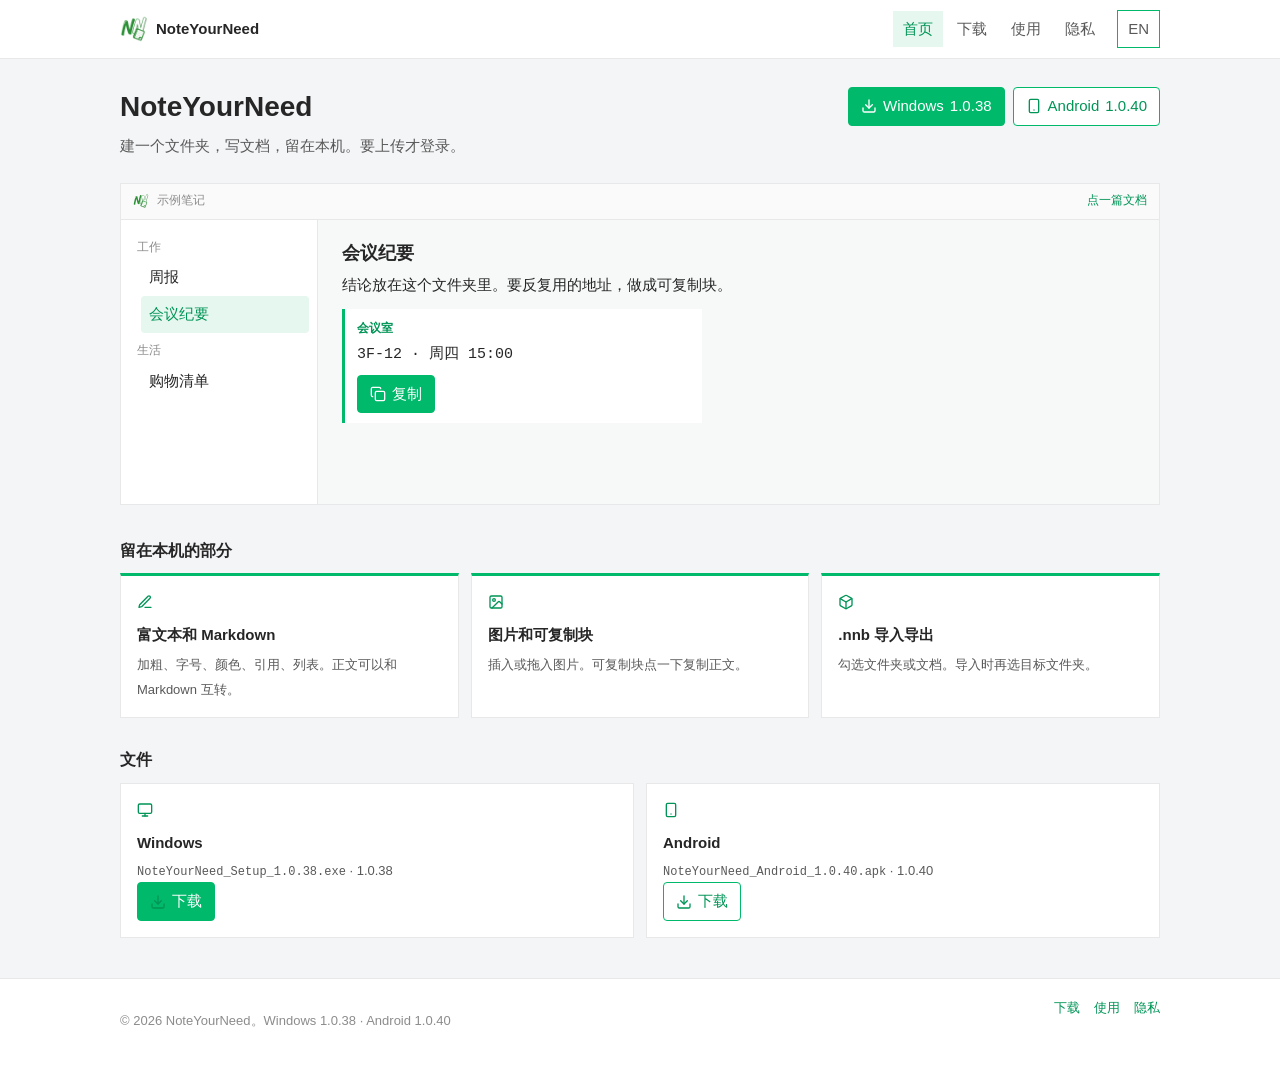
==== index.html @ fddf6310 "Publish the NoteYourNeed site." ====
<!DOCTYPE html>
<html lang="zh-Hans">
<head>
  <meta charset="utf-8">
  <meta name="viewport" content="width=device-width, initial-scale=1">
  <title>NoteYourNeed（记你需）— 嵌套文件夹记事</title>
  <meta name="description" content="NoteYourNeed 用嵌套文件夹收文档。不登录则不联网。可下载 Windows 安装包与 Android APK。">
  <meta name="keywords" content="NoteYourNeed,记你需,NN,笔记,文件夹,Markdown,Windows,Android">
  <meta name="robots" content="index, follow, max-image-preview:large">
  <meta name="author" content="NoteYourNeed">
  <meta name="theme-color" content="#f4f5f7">
  <link rel="canonical" href="./">
  <link rel="alternate" hreflang="zh-Hans" href="./">
  <link rel="alternate" hreflang="en" href="html/en.html">
  <link rel="alternate" hreflang="x-default" href="./">
  <link rel="icon" href="images/icon.png" type="image/png">
  <link rel="apple-touch-icon" href="images/icon.png">
  <link rel="manifest" href="site.webmanifest">
  <link rel="sitemap" type="application/xml" href="sitemap.xml">
  <meta property="og:type" content="website">
  <meta property="og:site_name" content="NoteYourNeed">
  <meta property="og:locale" content="zh_CN">
  <meta property="og:locale:alternate" content="en_US">
  <meta property="og:title" content="NoteYourNeed（记你需）— 嵌套文件夹记事">
  <meta property="og:description" content="建文件夹，写文档，留在本机。要上传才登录。">
  <meta property="og:url" content="./">
  <meta property="og:image" content="images/icon.png">
  <meta property="og:image:alt" content="NoteYourNeed 图标">
  <meta name="twitter:card" content="summary">
  <meta name="twitter:title" content="NoteYourNeed（记你需）">
  <meta name="twitter:description" content="建文件夹，写文档，留在本机。要上传才登录。">
  <meta name="twitter:image" content="images/icon.png">
  <link rel="stylesheet" href="css/style.css">
  <script type="application/ld+json">
  {
    "@context": "https://schema.org",
    "@graph": [
      {
        "@type": "WebSite",
        "name": "NoteYourNeed",
        "alternateName": ["记你需", "NN"],
        "inLanguage": ["zh-Hans", "en"]
      },
      {
        "@type": "SoftwareApplication",
        "name": "NoteYourNeed",
        "operatingSystem": "Windows, Android",
        "applicationCategory": "ProductivityApplication",
        "softwareVersion": "1.0.38",
        "downloadUrl": "https://pub-40a7fb290d21422a914346f0b0ba2afd.r2.dev/NoteYourNeed_Setup_1.0.38.exe",
        "offers": { "@type": "Offer", "price": "0", "priceCurrency": "CNY" },
        "inLanguage": ["zh-Hans", "en"]
      },
      {
        "@type": "SoftwareApplication",
        "name": "NoteYourNeed",
        "alternateName": "NN",
        "operatingSystem": "Android",
        "applicationCategory": "ProductivityApplication",
        "softwareVersion": "1.0.40",
        "downloadUrl": "https://pub-40a7fb290d21422a914346f0b0ba2afd.r2.dev/NoteYourNeed_Android_1.0.40.apk",
        "offers": { "@type": "Offer", "price": "0", "priceCurrency": "CNY" }
      }
    ]
  }
  </script>
</head>
<body>
  <a class="skip" href="#main">跳到正文</a>
  <header class="site-header">
    <div class="wrap bar">
      <a class="brand" href="index.html"><img src="images/icon.png" width="28" height="28" alt="">NoteYourNeed</a>
      <input class="nav-toggle" type="checkbox" id="nav-toggle">
      <label class="nav-toggle-label" for="nav-toggle">菜单</label>
      <nav class="nav" aria-label="主导航">
        <a href="index.html" aria-current="page">首页</a>
        <a href="html/download.html">下载</a>
        <a href="html/guide.html">使用</a>
        <a href="html/privacy.html">隐私</a>
        <a class="lang" href="html/en.html" hreflang="en" lang="en">EN</a>
      </nav>
    </div>
  </header>
  <main id="main">
    <div class="wrap hero">
      <div class="lead">
        <h1>NoteYourNeed</h1>
        <p class="lede">建一个文件夹，写文档，留在本机。要上传才登录。</p>
        <div class="actions">
          <a class="btn" data-download="windows" href="https://pub-40a7fb290d21422a914346f0b0ba2afd.r2.dev/NoteYourNeed_Setup_1.0.38.exe"><span class="ico ico-down" aria-hidden="true"></span>Windows <span data-ver="windows">1.0.38</span></a>
          <a class="btn btn-ghost" data-download="android" href="https://pub-40a7fb290d21422a914346f0b0ba2afd.r2.dev/NoteYourNeed_Android_1.0.40.apk"><span class="ico ico-phone" aria-hidden="true"></span>Android <span data-ver="android">1.0.40</span></a>
        </div>
      </div>
      <div class="desk" data-notes>
        <div class="desk-bar">
          <img src="images/icon.png" width="16" height="16" alt="">
          <span>示例笔记</span>
          <span>点一篇文档</span>
        </div>
        <div class="note-body">
          <ul class="tree">
            <li>
              <div class="tree-label">工作</div>
              <ul>
                <li><button type="button" data-open="week">周报</button></li>
                <li><button type="button" data-open="meet" aria-current="true">会议纪要</button></li>
              </ul>
            </li>
            <li>
              <div class="tree-label">生活</div>
              <ul>
                <li><button type="button" data-open="shop">购物清单</button></li>
              </ul>
            </li>
          </ul>
          <div class="sheet" data-panel="meet">
            <h3>会议纪要</h3>
            <p>结论放在这个文件夹里。要反复用的地址，做成可复制块。</p>
            <div class="snip">
              <b>会议室</b>
              <p id="room">3F-12 · 周四 15:00</p>
              <button class="btn" type="button" data-copy="#room"><span class="ico ico-copy" aria-hidden="true"></span>复制</button>
            </div>
          </div>
          <div class="sheet" data-panel="week" hidden>
            <h3>周报</h3>
            <p>还在本机。没有登录，所以没有上传。</p>
          </div>
          <div class="sheet" data-panel="shop" hidden>
            <h3>购物清单</h3>
            <p>纸、笔，再单独建一个收据文件夹。</p>
          </div>
        </div>
      </div>
    </div>
    <section class="wrap block">
      <h2>留在本机的部分</h2>
      <ul class="facts">
        <li><span class="ico ico-pen" aria-hidden="true"></span><div><b>富文本和 Markdown</b><span>加粗、字号、颜色、引用、列表。正文可以和 Markdown 互转。</span></div></li>
        <li><span class="ico ico-image" aria-hidden="true"></span><div><b>图片和可复制块</b><span>插入或拖入图片。可复制块点一下复制正文。</span></div></li>
        <li><span class="ico ico-box" aria-hidden="true"></span><div><b>.nnb 导入导出</b><span>勾选文件夹或文档。导入时再选目标文件夹。</span></div></li>
      </ul>
    </section>
    <section class="wrap block" id="download">
      <h2>文件</h2>
      <ul class="files">
        <li>
          <span class="ico ico-monitor" aria-hidden="true"></span>
          <div>
            <strong>Windows</strong>
            <p><span class="file" data-file="windows">NoteYourNeed_Setup_1.0.38.exe</span> · <span data-ver="windows">1.0.38</span></p>
          </div>
          <a class="btn" data-download="windows" href="https://pub-40a7fb290d21422a914346f0b0ba2afd.r2.dev/NoteYourNeed_Setup_1.0.38.exe"><span class="ico ico-down" aria-hidden="true"></span>下载</a>
        </li>
        <li>
          <span class="ico ico-phone" aria-hidden="true"></span>
          <div>
            <strong>Android</strong>
            <p><span class="file" data-file="android">NoteYourNeed_Android_1.0.40.apk</span> · <span data-ver="android">1.0.40</span></p>
          </div>
          <a class="btn btn-ghost" data-download="android" href="https://pub-40a7fb290d21422a914346f0b0ba2afd.r2.dev/NoteYourNeed_Android_1.0.40.apk"><span class="ico ico-down" aria-hidden="true"></span>下载</a>
        </li>
      </ul>
    </section>
  </main>
  <footer class="site-footer">
    <div class="wrap foot">
      <p>© <span data-year>2026</span> NoteYourNeed。Windows <span data-ver="windows">1.0.38</span> · Android <span data-ver="android">1.0.40</span></p>
      <nav aria-label="页脚">
        <a href="html/download.html">下载</a>
        <a href="html/guide.html">使用</a>
        <a href="html/privacy.html">隐私</a>
      </nav>
    </div>
  </footer>
  <script src="js/config.js"></script>
  <script src="js/main.js"></script>
</body>
</html>
---- css/style.css ----
:root {
  --bg: #f4f5f7;
  --paper: #ffffff;
  --ink: #262626;
  --muted: #8c8c8c;
  --line: #e8e8e8;
  --green: #00b96b;
  --green-dark: #009456;
  --selected: #e6f7ef;
  color-scheme: light;
}

* { box-sizing: border-box; }

html { scroll-behavior: smooth; }

body {
  margin: 0;
  background: var(--bg);
  color: var(--ink);
  font: 15px/1.65 "Segoe UI", "PingFang SC", "Microsoft YaHei", sans-serif;
}

img { display: block; max-width: 100%; }

a { color: var(--green-dark); text-decoration: none; }

a:hover { color: var(--green); }

button, .btn { font: inherit; }

:focus-visible { outline: 2px solid var(--green); outline-offset: 2px; }

.skip {
  position: absolute;
  left: 12px;
  top: -40px;
  background: var(--green-dark);
  color: #fff;
  padding: 6px 10px;
}

.skip:focus { top: 8px; }

.wrap { width: min(1040px, calc(100% - 36px)); margin: 0 auto; }

.site-header {
  position: relative;
  background: var(--paper);
  border-bottom: 1px solid var(--line);
}

.bar {
  display: flex;
  align-items: center;
  justify-content: space-between;
  min-height: 58px;
  gap: 16px;
}

.brand {
  display: flex;
  align-items: center;
  gap: 8px;
  color: var(--ink);
  font-weight: 600;
}

.brand img { width: 28px; height: 28px; border-radius: 6px; }

.nav-toggle { position: absolute; opacity: 0; pointer-events: none; }

.nav-toggle-label { display: none; }

.nav { display: flex; align-items: center; gap: 4px; }

.nav a {
  color: #595959;
  padding: 6px 10px;
}

.nav a[aria-current="page"] {
  color: var(--green-dark);
  background: var(--selected);
}

.lang {
  margin-left: 8px;
  border: 1px solid var(--green);
  color: var(--green-dark);
  padding: 2px 8px;
}

.ico {
  width: 16px;
  height: 16px;
  display: inline-block;
  vertical-align: -3px;
  flex: 0 0 auto;
}

.hero {
  display: flex;
  flex-direction: column;
  gap: 16px;
  padding: 28px 0 8px;
}

.lead {
  display: grid;
  grid-template-columns: minmax(0, 1fr) auto;
  grid-template-areas:
    "title actions"
    "lede fine";
  gap: 8px 32px;
  align-items: end;
  padding-bottom: 8px;
}

.lead h1 { grid-area: title; margin: 0; }

.lead .lede { grid-area: lede; }

.lead .actions { grid-area: actions; margin: 0; align-self: end; }

.lead .fine { grid-area: fine; }

h1, h2, h3 { font-weight: 600; line-height: 1.3; }

h1 { font-size: 28px; margin: 0 0 8px; }

h2 { font-size: 16px; margin: 0 0 12px; }

.lede { margin: 0; color: #595959; max-width: 34em; }

.actions {
  display: flex;
  flex-wrap: wrap;
  gap: 8px;
  justify-content: flex-end;
  margin: 0 0 8px;
}

.btn {
  display: inline-flex;
  align-items: center;
  gap: 6px;
  min-height: 34px;
  padding: 6px 12px;
  border: 1px solid var(--green);
  border-radius: 4px;
  background: var(--green);
  color: #fff;
  cursor: pointer;
}

.btn:hover { background: var(--green-dark); border-color: var(--green-dark); color: #fff; }

.btn-ghost {
  background: var(--paper);
  color: var(--green-dark);
}

.btn-ghost:hover { background: var(--selected); color: var(--green-dark); }

.fine { color: var(--muted); font-size: 13px; margin: 0; text-align: right; }

.file, code {
  font-family: Consolas, "Cascadia Mono", monospace;
  font-size: 12px;
  color: #595959;
}

.desk {
  background: var(--paper);
  border: 1px solid var(--line);
  min-height: 320px;
}

.desk-bar {
  display: flex;
  align-items: center;
  gap: 8px;
  height: 36px;
  padding: 0 12px;
  background: #fafafa;
  color: #8c8c8c;
  font-size: 12px;
  border-bottom: 1px solid var(--line);
}

.desk-bar img { width: 16px; height: 16px; border-radius: 4px; }

.desk-bar span:last-child { margin-left: auto; color: var(--green-dark); }

.note-body {
  display: grid;
  grid-template-columns: 196px 1fr;
  min-height: 284px;
}

.tree { list-style: none; margin: 0; padding: 10px 8px; background: var(--paper); }

.tree ul { list-style: none; margin: 0; padding: 0 0 0 12px; }

.tree-label {
  padding: 8px 8px 2px;
  color: var(--muted);
  font-size: 12px;
}

.tree button {
  width: 100%;
  border: 0;
  border-radius: 4px;
  background: transparent;
  color: var(--ink);
  text-align: left;
  padding: 6px 8px;
  cursor: pointer;
}

.tree button:hover { background: #f5f5f5; }

.tree button[aria-current="true"] {
  background: var(--selected);
  color: var(--green-dark);
}

.sheet {
  padding: 22px 24px 28px;
  background: #f7f8f8;
  color: var(--ink);
  min-height: 284px;
  border-left: 1px solid var(--line);
}

.sheet h3 { margin: 0 0 8px; font-size: 18px; }

.sheet p { margin: 0 0 12px; font-size: 15px; line-height: 1.6; }

.snip {
  max-width: 360px;
  padding: 10px 12px;
  border-left: 3px solid var(--green);
  background: var(--paper);
}

.snip b { display: block; color: var(--green-dark); font-size: 12px; }

.snip p { margin: 4px 0 8px; font-family: Consolas, "Cascadia Mono", monospace; }

.snip .btn { min-height: 28px; }

.block { padding: 28px 0 4px; }

.facts, .files {
  list-style: none;
  margin: 0;
  padding: 0;
  display: grid;
  gap: 12px;
}

.facts { grid-template-columns: repeat(3, 1fr); }

.files { grid-template-columns: 1fr 1fr; }

.facts li, .files li {
  display: block;
  padding: 14px 16px 16px;
  background: var(--paper);
  border: 1px solid var(--line);
}

.facts li { border-top: 3px solid var(--green); }

.facts b, .files strong { display: block; margin: 8px 0 4px; font-weight: 600; }

.facts span, .files p { color: #595959; font-size: 13px; margin: 0; }

.facts .ico, .files .ico, .desk-bar .ico, .prose h1 .ico { color: var(--green-dark); }

.site-footer {
  margin-top: 36px;
  padding: 18px 0 28px;
  background: var(--paper);
  border-top: 1px solid var(--line);
  color: var(--muted);
  font-size: 13px;
}

.foot { display: flex; justify-content: space-between; gap: 12px; flex-wrap: wrap; }

.foot nav { display: flex; gap: 14px; }

.prose {
  width: min(760px, calc(100% - 36px));
  margin: 20px auto 0;
  padding: 8px 0 12px;
}

.prose h1 { display: flex; align-items: center; gap: 8px; }

.prose p, .prose li { color: #434343; }

table { width: 100%; border-collapse: collapse; margin: 12px 0 18px; background: var(--paper); }

th, td {
  text-align: left;
  padding: 8px 10px;
  border-bottom: 1px solid var(--line);
  vertical-align: top;
}

th { color: var(--muted); font-size: 12px; font-weight: 600; background: #fafafa; }

.codes { display: flex; gap: 16px; flex-wrap: wrap; margin: 12px 0 20px; }

.codes figure {
  margin: 0;
  padding: 8px;
  background: var(--paper);
  border: 1px solid var(--line);
}

.codes figcaption { color: var(--muted); font-size: 13px; margin-bottom: 6px; }

.codes img { width: 120px; height: 120px; background: #fff; }

.is-done { color: var(--green-dark) !important; }

@media (max-width: 800px) {
  .lead, .note-body, .facts, .files { grid-template-columns: 1fr; }

  .lead { grid-template-areas: "title" "lede" "actions" "fine"; }

  .fine, .actions { text-align: left; justify-content: flex-start; }

  .nav-toggle-label {
    display: inline-flex;
    width: 34px;
    height: 34px;
    align-items: center;
    justify-content: center;
    border: 1px solid var(--line);
    color: transparent;
    background: var(--paper);
    font-size: 0;
  }

  .nav-toggle-label::before {
    content: "";
    width: 16px;
    height: 16px;
    background: url("data:image/svg+xml,%3Csvg xmlns='http://www.w3.org/2000/svg' viewBox='0 0 24 24' fill='none' stroke='%23262626' stroke-width='2' stroke-linecap='round'%3E%3Cpath d='M4 5h16'/%3E%3Cpath d='M4 12h16'/%3E%3Cpath d='M4 19h16'/%3E%3C/svg%3E") center / contain no-repeat;
  }

  .nav {
    display: none;
    position: absolute;
    left: 0;
    right: 0;
    top: 58px;
    z-index: 3;
    flex-direction: column;
    align-items: flex-start;
    padding: 8px 16px 14px;
    background: var(--paper);
    border-bottom: 1px solid var(--line);
  }

  .nav-toggle:checked ~ .nav { display: flex; }
}

@media (prefers-reduced-motion: reduce) {
  html { scroll-behavior: auto; }
}
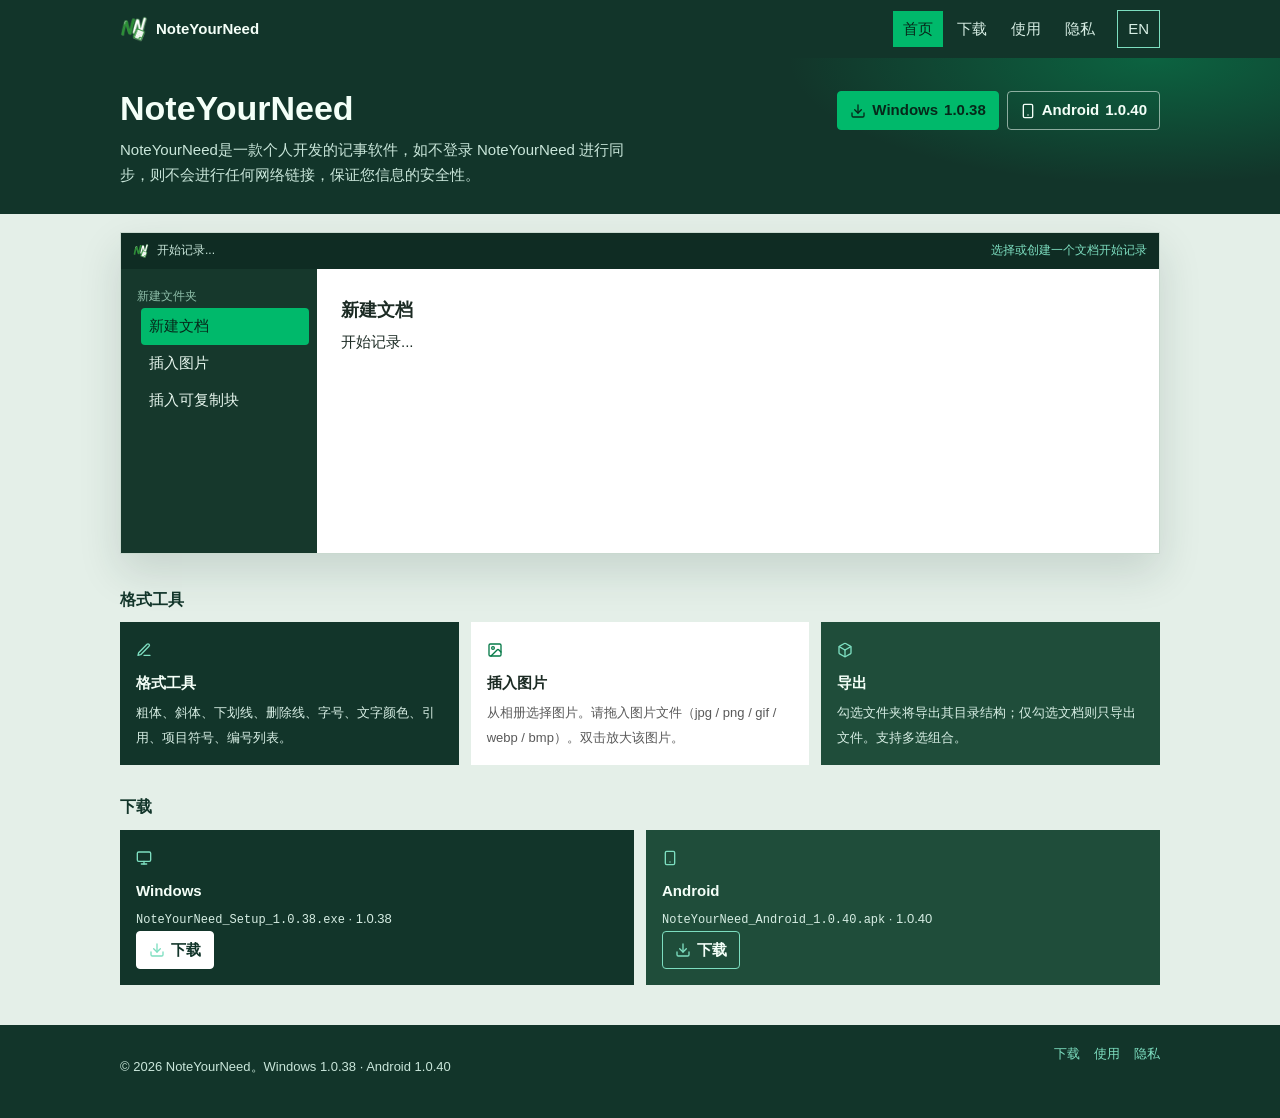
==== commit c8bdb95a: "feat(site): 改用深绿主题并同步应用文案 将页头与首屏改为墨绿配色，并更新主题色与清单颜色。 中英文页面文案改为与应用内提示一致，同时去掉复制成功的按钮反馈。" ====
--- a/index.html
+++ b/index.html
@@ -3,12 +3,12 @@
 <head>
   <meta charset="utf-8">
   <meta name="viewport" content="width=device-width, initial-scale=1">
-  <title>NoteYourNeed（记你需）— 嵌套文件夹记事</title>
-  <meta name="description" content="NoteYourNeed 用嵌套文件夹收文档。不登录则不联网。可下载 Windows 安装包与 Android APK。">
+  <title>NoteYourNeed</title>
+  <meta name="description" content="NoteYourNeed是一款个人开发的记事软件，如不登录 NoteYourNeed 进行同步，则不会进行任何网络链接，保证您信息的安全性。">
   <meta name="keywords" content="NoteYourNeed,记你需,NN,笔记,文件夹,Markdown,Windows,Android">
   <meta name="robots" content="index, follow, max-image-preview:large">
   <meta name="author" content="NoteYourNeed">
-  <meta name="theme-color" content="#f4f5f7">
+  <meta name="theme-color" content="#12352a">
   <link rel="canonical" href="./">
   <link rel="alternate" hreflang="zh-Hans" href="./">
   <link rel="alternate" hreflang="en" href="html/en.html">
@@ -21,14 +21,14 @@
   <meta property="og:site_name" content="NoteYourNeed">
   <meta property="og:locale" content="zh_CN">
   <meta property="og:locale:alternate" content="en_US">
-  <meta property="og:title" content="NoteYourNeed（记你需）— 嵌套文件夹记事">
-  <meta property="og:description" content="建文件夹，写文档，留在本机。要上传才登录。">
+  <meta property="og:title" content="NoteYourNeed">
+  <meta property="og:description" content="NoteYourNeed是一款个人开发的记事软件。">
   <meta property="og:url" content="./">
   <meta property="og:image" content="images/icon.png">
   <meta property="og:image:alt" content="NoteYourNeed 图标">
   <meta name="twitter:card" content="summary">
-  <meta name="twitter:title" content="NoteYourNeed（记你需）">
-  <meta name="twitter:description" content="建文件夹，写文档，留在本机。要上传才登录。">
+  <meta name="twitter:title" content="NoteYourNeed">
+  <meta name="twitter:description" content="NoteYourNeed是一款个人开发的记事软件。">
   <meta name="twitter:image" content="images/icon.png">
   <link rel="stylesheet" href="css/style.css">
   <script type="application/ld+json">
@@ -85,7 +85,7 @@
     <div class="wrap hero">
       <div class="lead">
         <h1>NoteYourNeed</h1>
-        <p class="lede">建一个文件夹，写文档，留在本机。要上传才登录。</p>
+        <p class="lede">NoteYourNeed是一款个人开发的记事软件，如不登录 NoteYourNeed 进行同步，则不会进行任何网络链接，保证您信息的安全性。</p>
         <div class="actions">
           <a class="btn" data-download="windows" href="https://pub-40a7fb290d21422a914346f0b0ba2afd.r2.dev/NoteYourNeed_Setup_1.0.38.exe"><span class="ico ico-down" aria-hidden="true"></span>Windows <span data-ver="windows">1.0.38</span></a>
           <a class="btn btn-ghost" data-download="android" href="https://pub-40a7fb290d21422a914346f0b0ba2afd.r2.dev/NoteYourNeed_Android_1.0.40.apk"><span class="ico ico-phone" aria-hidden="true"></span>Android <span data-ver="android">1.0.40</span></a>
@@ -94,55 +94,49 @@
       <div class="desk" data-notes>
         <div class="desk-bar">
           <img src="images/icon.png" width="16" height="16" alt="">
-          <span>示例笔记</span>
-          <span>点一篇文档</span>
+          <span>开始记录...</span>
+          <span>选择或创建一个文档开始记录</span>
         </div>
         <div class="note-body">
           <ul class="tree">
             <li>
-              <div class="tree-label">工作</div>
+              <div class="tree-label">新建文件夹</div>
               <ul>
-                <li><button type="button" data-open="week">周报</button></li>
-                <li><button type="button" data-open="meet" aria-current="true">会议纪要</button></li>
-              </ul>
-            </li>
-            <li>
-              <div class="tree-label">生活</div>
-              <ul>
-                <li><button type="button" data-open="shop">购物清单</button></li>
+                <li><button type="button" data-open="doc" aria-current="true">新建文档</button></li>
+                <li><button type="button" data-open="image">插入图片</button></li>
+                <li><button type="button" data-open="copy">插入可复制块</button></li>
               </ul>
             </li>
           </ul>
-          <div class="sheet" data-panel="meet">
-            <h3>会议纪要</h3>
-            <p>结论放在这个文件夹里。要反复用的地址，做成可复制块。</p>
+          <div class="sheet" data-panel="doc">
+            <h3>新建文档</h3>
+            <p>开始记录...</p>
+          </div>
+          <div class="sheet" data-panel="image" hidden>
+            <h3>插入图片</h3>
+            <p>请拖入图片文件（jpg / png / gif / webp / bmp）。双击放大该图片。</p>
+          </div>
+          <div class="sheet" data-panel="copy" hidden>
+            <h3>插入可复制块</h3>
             <div class="snip">
-              <b>会议室</b>
-              <p id="room">3F-12 · 周四 15:00</p>
+              <b>小标题</b>
+              <p id="room">输入内容（复制按钮将复制此处）</p>
               <button class="btn" type="button" data-copy="#room"><span class="ico ico-copy" aria-hidden="true"></span>复制</button>
             </div>
-          </div>
-          <div class="sheet" data-panel="week" hidden>
-            <h3>周报</h3>
-            <p>还在本机。没有登录，所以没有上传。</p>
-          </div>
-          <div class="sheet" data-panel="shop" hidden>
-            <h3>购物清单</h3>
-            <p>纸、笔，再单独建一个收据文件夹。</p>
           </div>
         </div>
       </div>
     </div>
     <section class="wrap block">
-      <h2>留在本机的部分</h2>
+      <h2>格式工具</h2>
       <ul class="facts">
-        <li><span class="ico ico-pen" aria-hidden="true"></span><div><b>富文本和 Markdown</b><span>加粗、字号、颜色、引用、列表。正文可以和 Markdown 互转。</span></div></li>
-        <li><span class="ico ico-image" aria-hidden="true"></span><div><b>图片和可复制块</b><span>插入或拖入图片。可复制块点一下复制正文。</span></div></li>
-        <li><span class="ico ico-box" aria-hidden="true"></span><div><b>.nnb 导入导出</b><span>勾选文件夹或文档。导入时再选目标文件夹。</span></div></li>
+        <li><span class="ico ico-pen" aria-hidden="true"></span><div><b>格式工具</b><span>粗体、斜体、下划线、删除线、字号、文字颜色、引用、项目符号、编号列表。</span></div></li>
+        <li><span class="ico ico-image" aria-hidden="true"></span><div><b>插入图片</b><span>从相册选择图片。请拖入图片文件（jpg / png / gif / webp / bmp）。双击放大该图片。</span></div></li>
+        <li><span class="ico ico-box" aria-hidden="true"></span><div><b>导出</b><span>勾选文件夹将导出其目录结构；仅勾选文档则只导出文件。支持多选组合。</span></div></li>
       </ul>
     </section>
     <section class="wrap block" id="download">
-      <h2>文件</h2>
+      <h2>下载</h2>
       <ul class="files">
         <li>
           <span class="ico ico-monitor" aria-hidden="true"></span>
--- a/css/style.css
+++ b/css/style.css
@@ -1,12 +1,13 @@
 :root {
-  --bg: #f4f5f7;
+  --bg: #e4efe8;
+  --ink-green: #12352a;
+  --green: #00b96b;
+  --green-dark: #067a48;
   --paper: #ffffff;
-  --ink: #262626;
-  --muted: #8c8c8c;
-  --line: #e8e8e8;
-  --green: #00b96b;
-  --green-dark: #009456;
-  --selected: #e6f7ef;
+  --ink: #1c2b24;
+  --muted: #5f7368;
+  --line: #d5e3da;
+  --sand: #f3e6cf;
   color-scheme: light;
 }
 
@@ -23,7 +24,7 @@
 
 img { display: block; max-width: 100%; }
 
-a { color: var(--green-dark); text-decoration: none; }
+a { color: #0c6b45; text-decoration: none; }
 
 a:hover { color: var(--green); }
 
@@ -35,7 +36,7 @@
   position: absolute;
   left: 12px;
   top: -40px;
-  background: var(--green-dark);
+  background: var(--green);
   color: #fff;
   padding: 6px 10px;
 }
@@ -46,8 +47,7 @@
 
 .site-header {
   position: relative;
-  background: var(--paper);
-  border-bottom: 1px solid var(--line);
+  background: var(--ink-green);
 }
 
 .bar {
@@ -62,7 +62,7 @@
   display: flex;
   align-items: center;
   gap: 8px;
-  color: var(--ink);
+  color: #f4fff8;
   font-weight: 600;
 }
 
@@ -74,22 +74,21 @@
 
 .nav { display: flex; align-items: center; gap: 4px; }
 
-.nav a {
-  color: #595959;
-  padding: 6px 10px;
-}
+.nav a { color: #d7eee4; padding: 6px 10px; }
 
 .nav a[aria-current="page"] {
-  color: var(--green-dark);
-  background: var(--selected);
+  color: #06281a;
+  background: var(--green);
 }
 
 .lang {
   margin-left: 8px;
-  border: 1px solid var(--green);
-  color: var(--green-dark);
+  border: 1px solid #7ddec0;
+  color: #d8ffef;
   padding: 2px 8px;
 }
+
+.lang:hover { color: #fff; }
 
 .ico {
   width: 16px;
@@ -102,11 +101,12 @@
 .hero {
   display: flex;
   flex-direction: column;
-  gap: 16px;
-  padding: 28px 0 8px;
+  gap: 18px;
+  padding: 0 0 8px;
 }
 
 .lead {
+  position: relative;
   display: grid;
   grid-template-columns: minmax(0, 1fr) auto;
   grid-template-areas:
@@ -114,24 +114,39 @@
     "lede fine";
   gap: 8px 32px;
   align-items: end;
-  padding-bottom: 8px;
-}
-
-.lead h1 { grid-area: title; margin: 0; }
-
-.lead .lede { grid-area: lede; }
+  padding: 28px 0 26px;
+  color: #f4fff8;
+}
+
+.lead::before {
+  content: "";
+  position: absolute;
+  z-index: -1;
+  left: 50%;
+  top: 0;
+  bottom: 0;
+  width: 100vw;
+  transform: translateX(-50%);
+  background:
+    radial-gradient(520px 180px at 90% 0%, rgba(0, 185, 107, 0.35), transparent 70%),
+    var(--ink-green);
+}
+
+.lead h1 { grid-area: title; margin: 0; font-size: 34px; }
+
+.lead .lede { grid-area: lede; color: #c9e6da; }
 
 .lead .actions { grid-area: actions; margin: 0; align-self: end; }
 
-.lead .fine { grid-area: fine; }
+.lead .fine { grid-area: fine; color: #9ecfb9; }
 
 h1, h2, h3 { font-weight: 600; line-height: 1.3; }
 
 h1 { font-size: 28px; margin: 0 0 8px; }
 
-h2 { font-size: 16px; margin: 0 0 12px; }
-
-.lede { margin: 0; color: #595959; max-width: 34em; }
+h2 { font-size: 16px; margin: 0 0 12px; color: var(--ink-green); }
+
+.lede { margin: 0; max-width: 34em; }
 
 .actions {
   display: flex;
@@ -150,31 +165,38 @@
   border: 1px solid var(--green);
   border-radius: 4px;
   background: var(--green);
-  color: #fff;
+  color: #06281a;
+  font-weight: 650;
   cursor: pointer;
 }
 
-.btn:hover { background: var(--green-dark); border-color: var(--green-dark); color: #fff; }
+.btn:hover { background: #14c97a; border-color: #14c97a; color: #06281a; }
 
 .btn-ghost {
-  background: var(--paper);
+  background: transparent;
   color: var(--green-dark);
-}
-
-.btn-ghost:hover { background: var(--selected); color: var(--green-dark); }
+  border-color: var(--green-dark);
+}
+
+.hero .btn-ghost {
+  color: #f4fff8;
+  border-color: rgba(244, 255, 248, 0.55);
+}
+
+.btn-ghost:hover { background: rgba(255, 255, 255, 0.08); color: #fff; }
 
 .fine { color: var(--muted); font-size: 13px; margin: 0; text-align: right; }
 
 .file, code {
   font-family: Consolas, "Cascadia Mono", monospace;
   font-size: 12px;
-  color: #595959;
 }
 
 .desk {
   background: var(--paper);
-  border: 1px solid var(--line);
+  border: 1px solid #c9d9cf;
   min-height: 320px;
+  box-shadow: 0 18px 40px rgba(18, 53, 42, 0.14);
 }
 
 .desk-bar {
@@ -183,15 +205,14 @@
   gap: 8px;
   height: 36px;
   padding: 0 12px;
-  background: #fafafa;
-  color: #8c8c8c;
+  background: #0f2c23;
+  color: #c9e6da;
   font-size: 12px;
-  border-bottom: 1px solid var(--line);
 }
 
 .desk-bar img { width: 16px; height: 16px; border-radius: 4px; }
 
-.desk-bar span:last-child { margin-left: auto; color: var(--green-dark); }
+.desk-bar span:last-child { margin-left: auto; color: #7ddec0; }
 
 .note-body {
   display: grid;
@@ -199,13 +220,18 @@
   min-height: 284px;
 }
 
-.tree { list-style: none; margin: 0; padding: 10px 8px; background: var(--paper); }
+.tree {
+  list-style: none;
+  margin: 0;
+  padding: 10px 8px;
+  background: #16382c;
+}
 
 .tree ul { list-style: none; margin: 0; padding: 0 0 0 12px; }
 
 .tree-label {
   padding: 8px 8px 2px;
-  color: var(--muted);
+  color: #8fbfaa;
   font-size: 12px;
 }
 
@@ -214,36 +240,36 @@
   border: 0;
   border-radius: 4px;
   background: transparent;
-  color: var(--ink);
+  color: #e7f6ee;
   text-align: left;
   padding: 6px 8px;
   cursor: pointer;
 }
 
-.tree button:hover { background: #f5f5f5; }
+.tree button:hover { background: rgba(255, 255, 255, 0.06); }
 
 .tree button[aria-current="true"] {
-  background: var(--selected);
-  color: var(--green-dark);
+  background: var(--green);
+  color: #06281a;
 }
 
 .sheet {
   padding: 22px 24px 28px;
-  background: #f7f8f8;
+  background: #fff;
   color: var(--ink);
   min-height: 284px;
-  border-left: 1px solid var(--line);
-}
-
-.sheet h3 { margin: 0 0 8px; font-size: 18px; }
+}
+
+.sheet h3 { margin: 8px 0 8px; font-size: 18px; }
 
 .sheet p { margin: 0 0 12px; font-size: 15px; line-height: 1.6; }
 
 .snip {
   max-width: 360px;
   padding: 10px 12px;
+  background: #fff;
   border-left: 3px solid var(--green);
-  background: var(--paper);
+  box-shadow: 0 8px 18px rgba(18, 53, 42, 0.08);
 }
 
 .snip b { display: block; color: var(--green-dark); font-size: 12px; }
@@ -268,43 +294,76 @@
 
 .facts li, .files li {
   display: block;
-  padding: 14px 16px 16px;
-  background: var(--paper);
-  border: 1px solid var(--line);
-}
-
-.facts li { border-top: 3px solid var(--green); }
+  padding: 16px;
+  border: 0;
+}
+
+.facts li:nth-child(1),
+.files li:nth-child(1) {
+  background: var(--ink-green);
+  color: #f4fff8;
+}
+
+.facts li:nth-child(2) { background: #fff; color: var(--ink); }
+
+.facts li:nth-child(3),
+.files li:nth-child(2) { background: #1f4d3a; color: #f4fff8; }
 
 .facts b, .files strong { display: block; margin: 8px 0 4px; font-weight: 600; }
 
-.facts span, .files p { color: #595959; font-size: 13px; margin: 0; }
-
-.facts .ico, .files .ico, .desk-bar .ico, .prose h1 .ico { color: var(--green-dark); }
+.facts span, .files p { font-size: 13px; margin: 0; }
+
+.facts li:nth-child(1) span,
+.facts li:nth-child(3) span,
+.files li p,
+.files li .file { color: #d7eee4; }
+
+.facts li:nth-child(2) span { color: #595959; }
+
+.facts .ico, .files .ico, .desk-bar .ico, .prose h1 .ico { color: #7ddec0; }
+
+.facts li:nth-child(2) .ico { color: var(--green-dark); }
+
+.files li:nth-child(1) .btn {
+  background: #fff;
+  border-color: #fff;
+  color: var(--ink-green);
+}
+
+.files li:nth-child(2) .btn {
+  background: transparent;
+  border-color: #7ddec0;
+  color: #f4fff8;
+}
 
 .site-footer {
   margin-top: 36px;
   padding: 18px 0 28px;
-  background: var(--paper);
-  border-top: 1px solid var(--line);
-  color: var(--muted);
+  background: var(--ink-green);
+  color: #c9e6da;
   font-size: 13px;
 }
 
 .foot { display: flex; justify-content: space-between; gap: 12px; flex-wrap: wrap; }
+
+.foot a { color: #7ddec0; }
 
 .foot nav { display: flex; gap: 14px; }
 
 .prose {
   width: min(760px, calc(100% - 36px));
-  margin: 20px auto 0;
-  padding: 8px 0 12px;
-}
-
-.prose h1 { display: flex; align-items: center; gap: 8px; }
-
-.prose p, .prose li { color: #434343; }
-
-table { width: 100%; border-collapse: collapse; margin: 12px 0 18px; background: var(--paper); }
+  margin: 24px auto 8px;
+  padding: 28px 32px 16px;
+  background: var(--paper);
+  border-top: 4px solid var(--green);
+  box-shadow: 0 12px 28px rgba(18, 53, 42, 0.08);
+}
+
+.prose h1 { display: flex; align-items: center; gap: 8px; color: var(--ink-green); }
+
+.prose p, .prose li { color: #31443b; }
+
+table { width: 100%; border-collapse: collapse; margin: 12px 0 18px; }
 
 th, td {
   text-align: left;
@@ -313,22 +372,20 @@
   vertical-align: top;
 }
 
-th { color: var(--muted); font-size: 12px; font-weight: 600; background: #fafafa; }
+th { color: #f4fff8; font-size: 12px; font-weight: 600; background: var(--ink-green); }
 
 .codes { display: flex; gap: 16px; flex-wrap: wrap; margin: 12px 0 20px; }
 
 .codes figure {
   margin: 0;
   padding: 8px;
-  background: var(--paper);
-  border: 1px solid var(--line);
+  background: #fff;
+  border-top: 3px solid var(--green);
 }
 
 .codes figcaption { color: var(--muted); font-size: 13px; margin-bottom: 6px; }
 
 .codes img { width: 120px; height: 120px; background: #fff; }
-
-.is-done { color: var(--green-dark) !important; }
 
 @media (max-width: 800px) {
   .lead, .note-body, .facts, .files { grid-template-columns: 1fr; }
@@ -343,9 +400,9 @@
     height: 34px;
     align-items: center;
     justify-content: center;
-    border: 1px solid var(--line);
+    border: 1px solid rgba(255, 255, 255, 0.25);
     color: transparent;
-    background: var(--paper);
+    background: transparent;
     font-size: 0;
   }
 
@@ -353,7 +410,7 @@
     content: "";
     width: 16px;
     height: 16px;
-    background: url("data:image/svg+xml,%3Csvg xmlns='http://www.w3.org/2000/svg' viewBox='0 0 24 24' fill='none' stroke='%23262626' stroke-width='2' stroke-linecap='round'%3E%3Cpath d='M4 5h16'/%3E%3Cpath d='M4 12h16'/%3E%3Cpath d='M4 19h16'/%3E%3C/svg%3E") center / contain no-repeat;
+    background: url("data:image/svg+xml,%3Csvg xmlns='http://www.w3.org/2000/svg' viewBox='0 0 24 24' fill='none' stroke='%23f4fff8' stroke-width='2' stroke-linecap='round'%3E%3Cpath d='M4 5h16'/%3E%3Cpath d='M4 12h16'/%3E%3Cpath d='M4 19h16'/%3E%3C/svg%3E") center / contain no-repeat;
   }
 
   .nav {
@@ -366,8 +423,7 @@
     flex-direction: column;
     align-items: flex-start;
     padding: 8px 16px 14px;
-    background: var(--paper);
-    border-bottom: 1px solid var(--line);
+    background: var(--ink-green);
   }
 
   .nav-toggle:checked ~ .nav { display: flex; }
